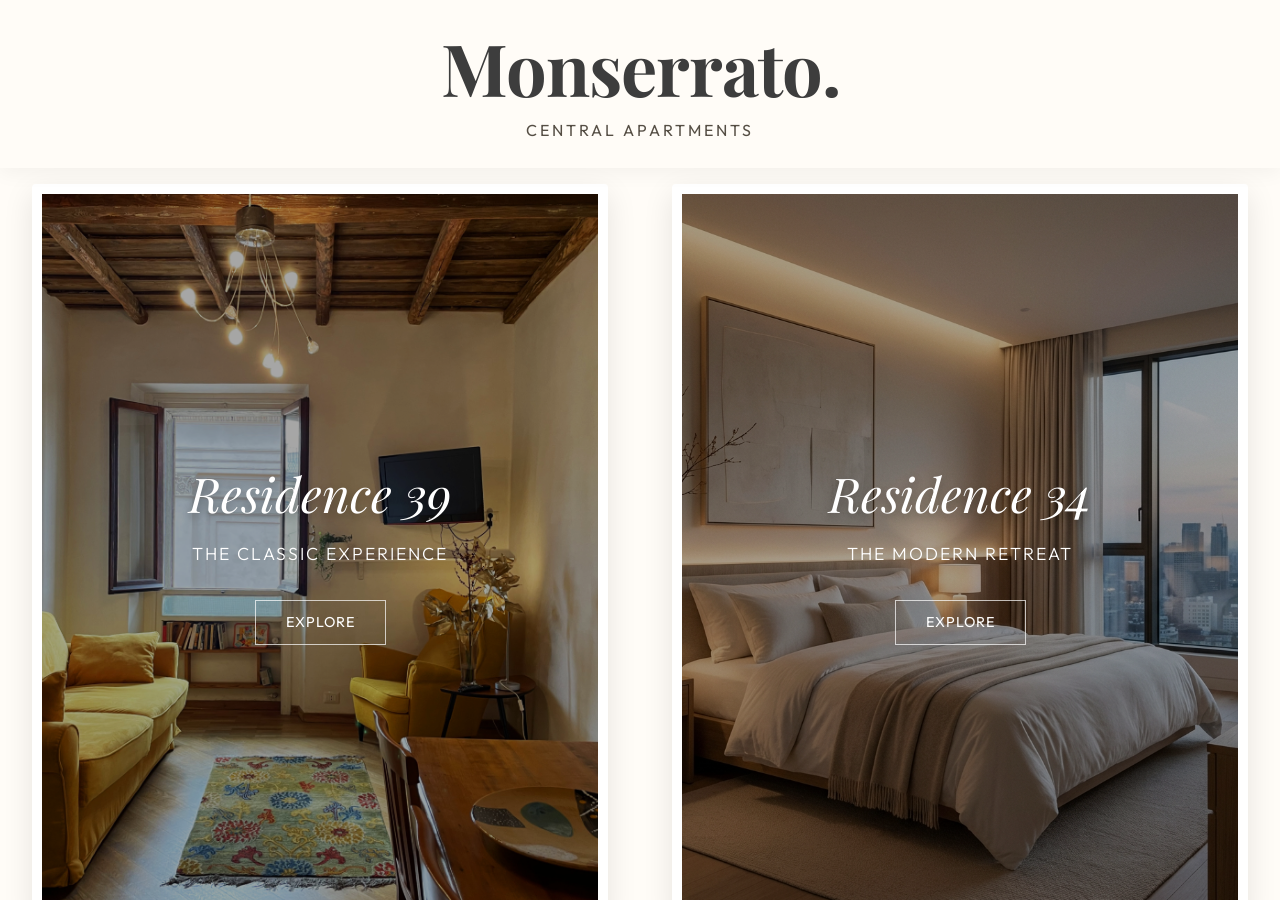
==== index.html @ 6d12d5ff "Initial commit" ====
<!DOCTYPE html>
<html lang="en">

<head>
    <meta charset="UTF-8">
    <meta name="viewport" content="width=device-width, initial-scale=1.0">
    <title>Monserrato Central Apartments | Rome Historic Center</title>
    <link rel="stylesheet" href="style.css">
    <link rel="preconnect" href="https://fonts.googleapis.com">
    <link rel="preconnect" href="https://fonts.gstatic.com" crossorigin>
    <link
        href="https://fonts.googleapis.com/css2?family=Outfit:wght@300;400;600&family=Playfair+Display:ital,wght@0,400;0,600;1,400&display=swap"
        rel="stylesheet">
</head>

<body class="landing-body">

    <div class="landing-container">
        <!-- Floating Header -->
        <header class="landing-header">
            <h1>Monserrato.</h1>
            <p>Central Apartments</p>
        </header>

        <div class="split-screen">
            <!-- Residence 39 (Left) -->
            <a href="residence39.html" class="split-pane pane-left">
                <div class="pane-bg" style="background-image: url('assets/39/39_livingroom_1.jpg');"></div>
                <div class="pane-content">
                    <h2>Residence 39</h2>
                    <p class="pane-subtitle">The Classic Experience</p>
                    <span class="btn-line">Explore</span>
                </div>
                <div class="pane-overlay"></div>
            </a>

            <!-- Residence 34 (Right) -->
            <a href="residence34.html" class="split-pane pane-right">
                <div class="pane-bg" style="background-image: url('assets/bedroom.jpg');"></div>
                <div class="pane-content">
                    <h2>Residence 34</h2>
                    <p class="pane-subtitle">The Modern Retreat</p>
                    <span class="btn-line">Explore</span>
                </div>
                <div class="pane-overlay"></div>
            </a>
        </div>
    </div>

</body>

</html>
---- style.css ----
/* CSS Variables for Easy Customization */
:root {
    --primary-color: #3D3D3D;
    /* Softer dark text */
    --accent-color: #F0A500;
    /* Warm Cozy Yellow */
    --bg-color: #FFFCF7;
    /* Warm off-white cream */
    --text-color: #554E44;
    /* Warm grey-brown text */
    --white: #FFFFFF;
    /* Black */
    --black: #000000;

    --font-heading: 'Playfair Display', serif;
    --font-body: 'Outfit', sans-serif;

    --transition: all 0.3s ease;
}

/* Global Reset */
* {
    margin: 0;
    padding: 0;
    box-sizing: border-box;
}

html {
    scroll-behavior: smooth;
}

body {
    font-family: var(--font-body);
    background-color: var(--bg-color);
    color: var(--text-color);
    line-height: 1.6;
}

h1,
h2,
h3 {
    font-family: var(--font-heading);
    color: var(--primary-color);
    font-weight: 600;
}

a {
    text-decoration: none;
    color: inherit;
    transition: var(--transition);
}

ul {
    list-style: none;
}

/* Buttons */
.btn-primary {
    background-color: var(--primary-color);
    color: var(--white);
    padding: 0.8rem 1.5rem;
    border-radius: 4px;
    font-weight: 500;
    display: inline-block;
    border: 1px solid var(--primary-color);
}

.btn-primary:hover {
    background-color: var(--accent-color);
    border-color: var(--accent-color);
}

.btn-secondary {
    background-color: transparent;
    color: var(--primary-color);
    /* Dark text for visibility */
    padding: 0.8rem 1.5rem;
    border: 2px solid var(--primary-color);
    /* Dark border */
    border-radius: 4px;
    font-weight: 500;
    display: inline-block;
}

.btn-secondary:hover {
    background-color: var(--primary-color);
    color: var(--white);
}

/* Navbar */
.navbar {
    position: fixed;
    top: 0;
    width: 100%;
    background: rgba(255, 255, 255, 0.95);
    padding: 1.2rem 5%;
    display: flex;
    justify-content: space-between;
    align-items: center;
    z-index: 1000;
    box-shadow: 0 2px 10px rgba(0, 0, 0, 0.05);
}

.logo {
    font-family: var(--font-heading);
    font-size: 1.5rem;
    font-weight: bold;
    color: var(--primary-color);
    letter-spacing: 1px;
}

.nav-links {
    display: flex;
    gap: 2rem;
    align-items: center;
}

.nav-links a:not(.btn-primary):hover {
    color: var(--accent-color);
}

.hamburger {
    display: none;
    cursor: pointer;
}

/* Hero Section */
.hero {
    height: 100vh;
    background: linear-gradient(rgba(255, 255, 255, 0.2), rgba(255, 255, 255, 0.2)), url('assets/hero_image.jpg');
    /* Lighter overlay since text is dark */
    background-size: cover;
    background-position: center;
    display: flex;
    align-items: center;
    justify-content: center;
    text-align: center;
    color: var(--primary-color);
    /* Changed from white to black/primary */
    padding: 0 1rem;
}

.hero-content h1 {
    font-size: 3.5rem;
    margin-bottom: 1rem;
    color: var(--primary-color);
    /* Changed from white to black/primary */
    font-weight: 700;
}

.hero-content p {
    font-size: 1.2rem;
    margin-bottom: 2rem;
    opacity: 1;
    font-weight: 500;
}

/* Sections */
.section {
    padding: 5rem 5%;
}

.section-header {
    text-align: center;
    margin-bottom: 3rem;
    position: relative;
    display: inline-block;
    width: 100%;
}

.section-header h2 {
    font-size: 2.5rem;
    margin-bottom: 0.5rem;
    display: inline-block;
    position: relative;
}

/* Add a bit of yellow (underline accent) */
.section-header h2::after {
    content: '';
    display: block;
    width: 60px;
    height: 3px;
    background-color: var(--accent-color);
    margin: 0.5rem auto 0;
    border-radius: 2px;
}

.container {
    max-width: 1200px;
    margin: 0 auto;
}

/* Details Grid */
.details-grid {
    display: grid;
    grid-template-columns: repeat(auto-fit, minmax(300px, 1fr));
    gap: 2rem;
}

.detail-card {
    background: var(--white);
    padding: 2rem;
    border-radius: 8px;
    box-shadow: 0 5px 20px rgba(0, 0, 0, 0.05);
    text-align: center;
    transition: var(--transition);
}

.detail-card:hover {
    transform: translateY(-5px);
}

.detail-card h3 {
    margin-bottom: 1rem;
    font-size: 1.5rem;
}

/* Gallery */
.alt-bg {
    background-color: #f0f0f0;
}

/* Filter Buttons */
.gallery-filters {
    display: flex;
    justify-content: center;
    gap: 1rem;
    margin-bottom: 2rem;
    flex-wrap: wrap;
}

.filter-btn {
    padding: 0.5rem 1.5rem;
    border: none;
    background: transparent;
    cursor: pointer;
    font-family: var(--font-body);
    font-size: 1rem;
    color: var(--text-color);
    border-bottom: 2px solid transparent;
    transition: var(--transition);
}

.filter-btn.active,
.filter-btn:hover {
    color: var(--accent-color);
    border-bottom-color: var(--accent-color);
}

.gallery-grid {
    display: grid;
    grid-template-columns: repeat(auto-fill, minmax(280px, 1fr));
    gap: 1.5rem;
}

.gallery-item {
    background-color: #ddd;
    height: 300px;
    border-radius: 8px;
    /* Softer corners */
    background-size: cover;
    background-position: center;
    transition: var(--transition);
    cursor: pointer;
    display: block;
    /* Default to show */
    animation: fadeIn 0.5s ease;
}

.gallery-item.hidden {
    display: none;
}

@keyframes fadeIn {
    from {
        opacity: 0;
        transform: translateY(10px);
    }

    to {
        opacity: 1;
        transform: translateY(0);
    }
}

.gallery-item:hover {
    filter: brightness(0.9);
    transform: scale(1.02);
}

/* Location Section */
.location-grid {
    display: grid;
    grid-template-columns: 1fr 1fr;
    gap: 3rem;
    align-items: stretch;
    /* Changed from center to stretch so image fits full height */
}

.location-info h3 {
    font-size: 1.8rem;
    margin-bottom: 1rem;
}

.location-info ul {
    margin-top: 1.5rem;
    margin-bottom: 2rem;
    /* Add space between list and map */
}

.location-info li {
    margin-bottom: 0.8rem;
    display: flex;
    align-items: center;
    gap: 0.5rem;
}

.location-map iframe {
    width: 100%;
    border-radius: 8px;
    box-shadow: 0 5px 20px rgba(0, 0, 0, 0.05);
    height: 350px;
    /* Set a specific height for the map */
}

.location-image {
    width: 100%;
    height: 100%;
    /* Fill the grid area */
    min-height: 400px;
    /* maintain at least this height */
    background-size: cover;
    background-position: center;
    border-radius: 8px;
    box-shadow: 0 5px 20px rgba(0, 0, 0, 0.05);
}

@media (max-width: 768px) {
    .location-grid {
        grid-template-columns: 1fr;
    }

    .location-image {
        min-height: 300px;
    }
}


/* Availability Calendar */
.calendar-wrapper {
    max-width: 800px;
    margin: 0 auto;
    background: var(--white);
    padding: 1rem;
    border-radius: 8px;
    box-shadow: 0 5px 20px rgba(0, 0, 0, 0.05);
}

.google-calendar-container {
    position: relative;
    padding-bottom: 75%;
    /* Aspect ratio for responsive iframe */
    height: 0;
    overflow: hidden;
}

/* Landing Page Styles (Refined Premium) */
.landing-body {
    overflow: hidden;
    height: 100vh;
    background-color: var(--bg-color);
    /* Match site theme */
}

.landing-container {
    height: 100vh;
    width: 100%;
    display: flex;
    flex-direction: column;
}

.landing-header {
    position: relative;
    top: auto;
    left: auto;
    transform: none;
    text-align: center;
    z-index: 20;
    width: 100%;
    padding: 1.5rem 0;
    background-color: var(--bg-color);
    color: var(--primary-color);
    box-shadow: 0 4px 20px rgba(0, 0, 0, 0.05);
    /* Subtle separation */
}

.landing-header h1 {
    font-size: 3.5rem;
    /* Slightly smaller than huge overlay */
    font-weight: 700;
    margin: 0;
    letter-spacing: -1px;
    font-family: var(--font-heading);
    color: var(--primary-color);
    line-height: 1.2;
}

.landing-header p {
    font-size: 1rem;
    letter-spacing: 3px;
    text-transform: uppercase;
    font-weight: 400;
    margin-top: 0.5rem;
    color: var(--text-color);
}

/* Split Layout */
.split-screen {
    display: flex;
    flex: 1;
    /* Take remaining height */
    width: 100%;
    overflow: hidden;
    padding: 0 2rem 2rem 2rem;
    /* Frame the images */
    gap: 2rem;
    /* Separate the images */
}

.split-pane {
    position: relative;
    display: flex;
    flex: 1;
    /* Both start equal */
    align-items: center;
    justify-content: center;
    flex-direction: column;
    text-decoration: none;
    height: 100%;
    transition: flex 0.6s cubic-bezier(0.25, 1, 0.5, 1);
    /* Slightly faster smooth ease */
    overflow: hidden;
    border-top: 1px solid rgba(0, 0, 0, 0.05);
    /* subtle separator */
}

/* Background Image */
.pane-bg {
    position: absolute;
    top: 0;
    left: 0;
    width: 100%;
    height: 100%;
    background-size: cover;
    background-position: center;
    transition: transform 1s cubic-bezier(0.25, 1, 0.5, 1);
    z-index: 1;
}

/* Overlay */
.pane-overlay {
    position: absolute;
    top: 0;
    left: 0;
    width: 100%;
    height: 100%;
    background: rgba(0, 0, 0, 0.35);
    /* Standard overlay */
    transition: background 0.5s ease;
    z-index: 2;
}

/* Content */
.pane-content {
    position: relative;
    z-index: 3;
    text-align: center;
    color: var(--white);
    transform: translateY(0);
    /* Always centered */
    opacity: 1;
    /* Always visible */
    transition: all 0.5s ease;
}

.pane-content h2 {
    font-size: 3rem;
    font-weight: 400;
    margin-bottom: 0.5rem;
    font-style: italic;
    color: var(--white);
    text-shadow: 0 4px 10px rgba(0, 0, 0, 0.3);
}

.pane-subtitle {
    font-size: 1.1rem;
    text-transform: uppercase;
    letter-spacing: 2px;
    margin-bottom: 2rem;
    font-weight: 300;
}

.btn-line {
    display: inline-block;
    padding: 10px 30px;
    border: 1px solid rgba(255, 255, 255, 0.7);
    color: var(--white);
    text-transform: uppercase;
    letter-spacing: 1px;
    font-size: 0.9rem;
    transition: all 0.3s ease;
    background: transparent;
}

/* Hover Interaction: Toned Down */

/* 1. Expand hovered pane - Less impactful (1.3 vs 2) */
.split-pane:hover {
    flex: 1.3;
}

/* 2. Zoom background on hover */
.split-pane:hover .pane-bg {
    transform: scale(1.05);
}

/* 3. Darken overlay slightly less on hover (brighter) */
.split-pane:hover .pane-overlay {
    background: rgba(0, 0, 0, 0.2);
}

.split-pane:hover .btn-line {
    background: var(--white);
    color: var(--primary-color);
    border-color: var(--white);
}

/* 5. Dim the sibling (non-hovered) pane */
.split-screen:hover .split-pane:not(:hover) .pane-overlay {
    background: rgba(0, 0, 0, 0.5);
    /* Slightly Darker */
}

@media (max-width: 768px) {
    .split-screen {
        flex-direction: column;
    }

    .landing-header {
        padding: 1rem 0;
    }

    .landing-header h1 {
        font-size: 2.5rem;
    }

    /* Reset Flex for mobile */
    .split-pane,
    .split-pane:hover {
        flex: 1;
        width: 100%;
        border-top: 1px solid rgba(255, 255, 255, 0.1);
    }

    .pane-content h2 {
        font-size: 2.5rem;
    }
}


/* --- NEW COZY & STRUCTURED DETAILS STYLES --- */

/* 1. Room Counts Grid */
.rooms-grid {
    display: grid;
    grid-template-columns: repeat(auto-fit, minmax(150px, 1fr));
    gap: 1.5rem;
    margin-bottom: 2rem;
}

.room-box {
    background: var(--white);
    padding: 1.5rem;
    border-radius: 12px;
    text-align: center;
    box-shadow: 0 4px 15px rgba(0, 0, 0, 0.03);
    /* Soft shadow */
    border: 1px solid rgba(0, 0, 0, 0.03);
    transition: var(--transition);
    display: flex;
    flex-direction: column;
    align-items: center;
    gap: 0.5rem;
}

.room-box:hover {
    transform: translateY(-3px);
    box-shadow: 0 8px 25px rgba(0, 0, 0, 0.06);
}

.room-icon {
    width: 40px;
    height: 40px;
    opacity: 0.8;
}

.room-count {
    font-weight: 500;
    color: var(--text-color);
    font-size: 1.1rem;
}

/* 2. Description Box */
.description-box {
    background: var(--white);
    padding: 2.5rem;
    border-radius: 12px;
    margin-bottom: 2rem;
    box-shadow: 0 4px 15px rgba(0, 0, 0, 0.03);
    text-align: center;
}

.description-box h3 {
    margin-bottom: 1rem;
    color: var(--primary-color);
}

.description-box p {
    font-size: 1.1rem;
    max-width: 800px;
    margin: 0 auto 1.5rem auto;
    /* Added bottom margin */
    text-align: justify;
    color: #666;
    /* Softer text */
}

.description-box p:last-child {
    margin-bottom: 0;
}

/* 3. Amenities Box */
.amenities-box {
    background: var(--white);
    padding: 2.5rem;
    border-radius: 12px;
    box-shadow: 0 4px 15px rgba(0, 0, 0, 0.03);
    text-align: center;
}

.amenities-box h3 {
    margin-bottom: 2rem;
}

/* Highlights (Icons) */
.amenities-highlights {
    display: grid;
    grid-template-columns: repeat(auto-fit, minmax(140px, 1fr));
    gap: 1.5rem;
    margin-bottom: 2.5rem;
}

.amenity-item {
    display: flex;
    flex-direction: column;
    align-items: center;
    gap: 0.8rem;
    font-size: 1rem;
    color: var(--primary-color);
    font-weight: 500;
}

.amenity-item img {
    width: 32px;
    height: 32px;
    padding: 5px;
    background: var(--bg-color);
    border-radius: 50%;
    box-shadow: 0 2px 5px rgba(0, 0, 0, 0.05);
}

.amenities-divider {
    border: 0;
    height: 1px;
    background: #eee;
    margin: 2rem 0;
    width: 60%;
    margin-left: auto;
    margin-right: auto;
}

/* Detailed Lists */
.amenities-details-grid {
    display: grid;
    grid-template-columns: repeat(auto-fit, minmax(250px, 1fr));
    gap: 2rem;
    text-align: left;
}

.amenities-category h4 {
    color: var(--accent-color);
    font-size: 1.1rem;
    margin-bottom: 1rem;
    text-transform: uppercase;
    letter-spacing: 1px;
    text-align: center;
}

.amenities-category ul {
    list-style: none;
    text-align: center;
}

.amenities-category li {
    margin-bottom: 0.5rem;
    color: #666;
    font-size: 0.95rem;
}

/* Landing Page "Cozy" Tweaks */
.split-pane {
    border: 10px solid var(--white);
    /* White frame for photo look */
    margin: 1rem;
    /* Spacing */
    border-radius: 4px;
    box-shadow: 0 10px 30px rgba(0, 0, 0, 0.1);
}

.split-screen {
    background-color: var(--bg-color);
    /* Cream background behind frames */
    padding: 0 1rem;
}

.pane-bg::after {
    background: rgba(60, 40, 0, 0.3);
    /* Warmer brown/sepia overlay instead of black */
}

.landing-header h1 {
    font-family: var(--font-heading);
    font-size: 4.5rem;
    /* Increased size */
    font-weight: 700;
    /* Bolder */
}

/* Contact */
.contact-wrapper {
    display: flex;
    flex-wrap: wrap;
    gap: 4rem;
    justify-content: center;
}

.contact-info,
.contact-form {
    flex: 1;
    min-width: 300px;
}

.contact-list li {
    margin-bottom: 1rem;
    font-size: 1.1rem;
}

.contact-form {
    display: flex;
    flex-direction: column;
    gap: 1rem;
}

.contact-form input,
.contact-form textarea {
    padding: 1rem;
    border: 1px solid #ddd;
    border-radius: 4px;
    font-family: inherit;
    font-size: 1rem;
}

.contact-form input:focus,
.contact-form textarea:focus {
    outline: none;
    border-color: var(--primary-color);
}

/* Footer */
footer {
    background: var(--primary-color);
    color: var(--white);
    text-align: center;
    padding: 2rem;
    margin-top: auto;
}

/* Responsive */
@media (max-width: 768px) {
    .nav-links {
        display: none;
        /* Add JS toggle later */
    }

    .hamburger {
        display: block;
    }

    .hero-content h1 {
        font-size: 2.5rem;
    }

    .contact-wrapper {
        flex-direction: column;
        gap: 2rem;
    }
}

/* Lightbox Styles */
.lightbox {
    display: none;
    /* Hidden by default */
    position: fixed;
    z-index: 2000;
    padding-top: 60px;
    left: 0;
    top: 0;
    width: 100%;
    height: 100%;
    overflow: hidden;
    background-color: rgba(0, 0, 0, 0.9);
    align-items: center;
    justify-content: center;
}

.lightbox-content {
    margin: auto;
    display: block;
    max-width: 90%;
    max-height: 90vh;
    animation: zoom 0.3s;
    border-radius: 4px;
    box-shadow: 0 0 20px rgba(0, 0, 0, 0.5);
}

@keyframes zoom {
    from {
        transform: scale(0.8);
        opacity: 0
    }

    to {
        transform: scale(1);
        opacity: 1
    }
}

.close-lightbox {
    position: absolute;
    top: 20px;
    right: 35px;
    color: #f1f1f1;
    font-size: 40px;
    font-weight: bold;
    transition: 0.3s;
    cursor: pointer;
    z-index: 2001;
}

.close-lightbox:hover,
.close-lightbox:focus {
    color: var(--accent-color);
    text-decoration: none;
    cursor: pointer;
}

/* Next & previous buttons */
.prev,
.next {
    cursor: pointer;
    position: absolute;
    top: 50%;
    width: auto;
    padding: 16px;
    margin-top: -50px;
    color: white;
    font-weight: bold;
    font-size: 20px;
    transition: 0.6s ease;
    border-radius: 0 3px 3px 0;
    user-select: none;
    -webkit-user-select: none;
    background-color: rgba(0, 0, 0, 0.3);
}

.next {
    right: 0;
    border-radius: 3px 0 0 3px;
}

.prev {
    left: 0;
    border-radius: 0 3px 3px 0;
}

.prev:hover,
.next:hover {
    background-color: rgba(0, 0, 0, 0.8);
    color: var(--accent-color);
}

/* Hide load more button if no more items */
#loadMoreBtn.hidden {
    display: none;
}
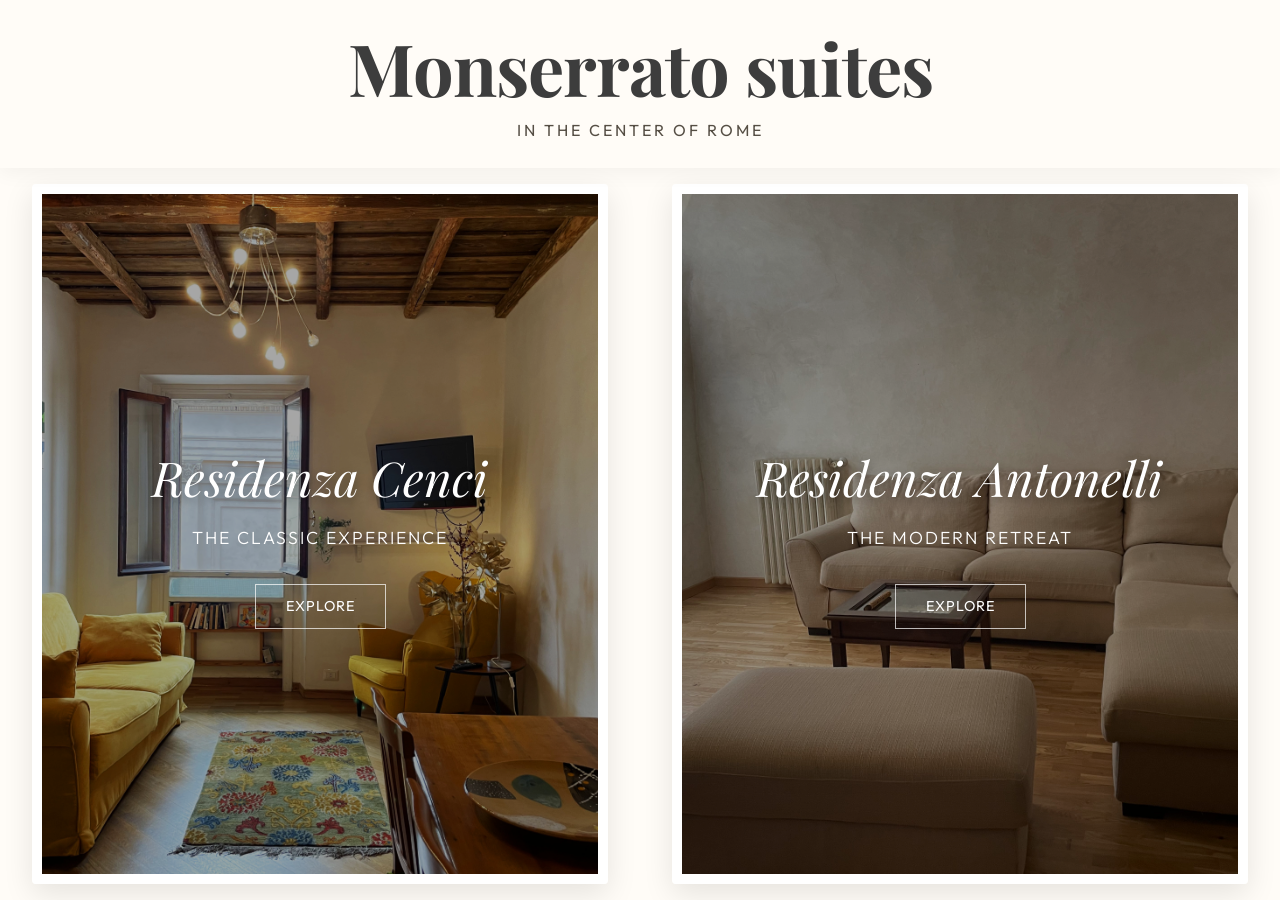
==== commit 0bc8114c: "Update residence details: 34 to Antonelli, 39 to Cenci, update gallery and calendar" ====
--- a/index.html
+++ b/index.html
@@ -4,7 +4,7 @@
 <head>
     <meta charset="UTF-8">
     <meta name="viewport" content="width=device-width, initial-scale=1.0">
-    <title>Monserrato Central Apartments | Rome Historic Center</title>
+    <title>Monserrato suites</title>
     <link rel="stylesheet" href="style.css">
     <link rel="preconnect" href="https://fonts.googleapis.com">
     <link rel="preconnect" href="https://fonts.gstatic.com" crossorigin>
@@ -18,8 +18,8 @@
     <div class="landing-container">
         <!-- Floating Header -->
         <header class="landing-header">
-            <h1>Monserrato.</h1>
-            <p>Central Apartments</p>
+            <h1>Monserrato suites</h1>
+            <p>In the center of Rome</p>
         </header>
 
         <div class="split-screen">
@@ -27,7 +27,7 @@
             <a href="residence39.html" class="split-pane pane-left">
                 <div class="pane-bg" style="background-image: url('assets/39/39_livingroom_1.jpg');"></div>
                 <div class="pane-content">
-                    <h2>Residence 39</h2>
+                    <h2>Residenza Cenci</h2>
                     <p class="pane-subtitle">The Classic Experience</p>
                     <span class="btn-line">Explore</span>
                 </div>
@@ -36,9 +36,9 @@
 
             <!-- Residence 34 (Right) -->
             <a href="residence34.html" class="split-pane pane-right">
-                <div class="pane-bg" style="background-image: url('assets/bedroom.jpg');"></div>
+                <div class="pane-bg" style="background-image: url('assets/34/34_livingroom_1.jpg');"></div>
                 <div class="pane-content">
-                    <h2>Residence 34</h2>
+                    <h2>Residenza Antonelli</h2>
                     <p class="pane-subtitle">The Modern Retreat</p>
                     <span class="btn-line">Explore</span>
                 </div>
--- a/style.css
+++ b/style.css
@@ -365,6 +365,14 @@
     overflow: hidden;
 }
 
+.google-calendar-container iframe {
+    position: absolute;
+    top: 0;
+    left: 0;
+    width: 100%;
+    height: 100%;
+}
+
 /* Landing Page Styles (Refined Premium) */
 .landing-body {
     overflow: hidden;
@@ -437,7 +445,7 @@
     justify-content: center;
     flex-direction: column;
     text-decoration: none;
-    height: 100%;
+    /* height removed to respect margins */
     transition: flex 0.6s cubic-bezier(0.25, 1, 0.5, 1);
     /* Slightly faster smooth ease */
     overflow: hidden;
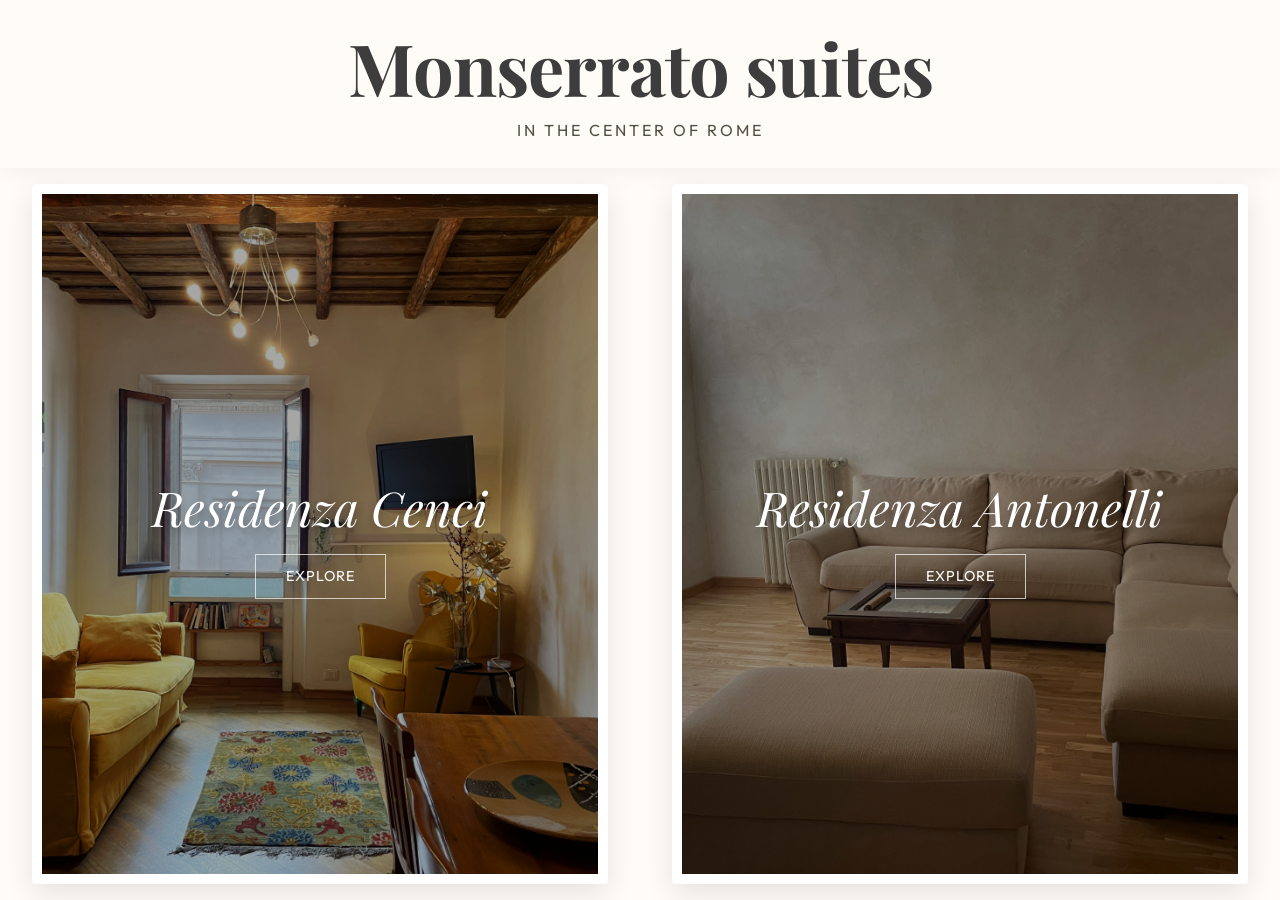
==== commit 354ba3f7: "Remove subtitle phrases from index" ====
--- a/index.html
+++ b/index.html
@@ -28,7 +28,6 @@
                 <div class="pane-bg" style="background-image: url('assets/39/39_livingroom_1.jpg');"></div>
                 <div class="pane-content">
                     <h2>Residenza Cenci</h2>
-                    <p class="pane-subtitle">The Classic Experience</p>
                     <span class="btn-line">Explore</span>
                 </div>
                 <div class="pane-overlay"></div>
@@ -39,7 +38,6 @@
                 <div class="pane-bg" style="background-image: url('assets/34/34_livingroom_1.jpg');"></div>
                 <div class="pane-content">
                     <h2>Residenza Antonelli</h2>
-                    <p class="pane-subtitle">The Modern Retreat</p>
                     <span class="btn-line">Explore</span>
                 </div>
                 <div class="pane-overlay"></div>
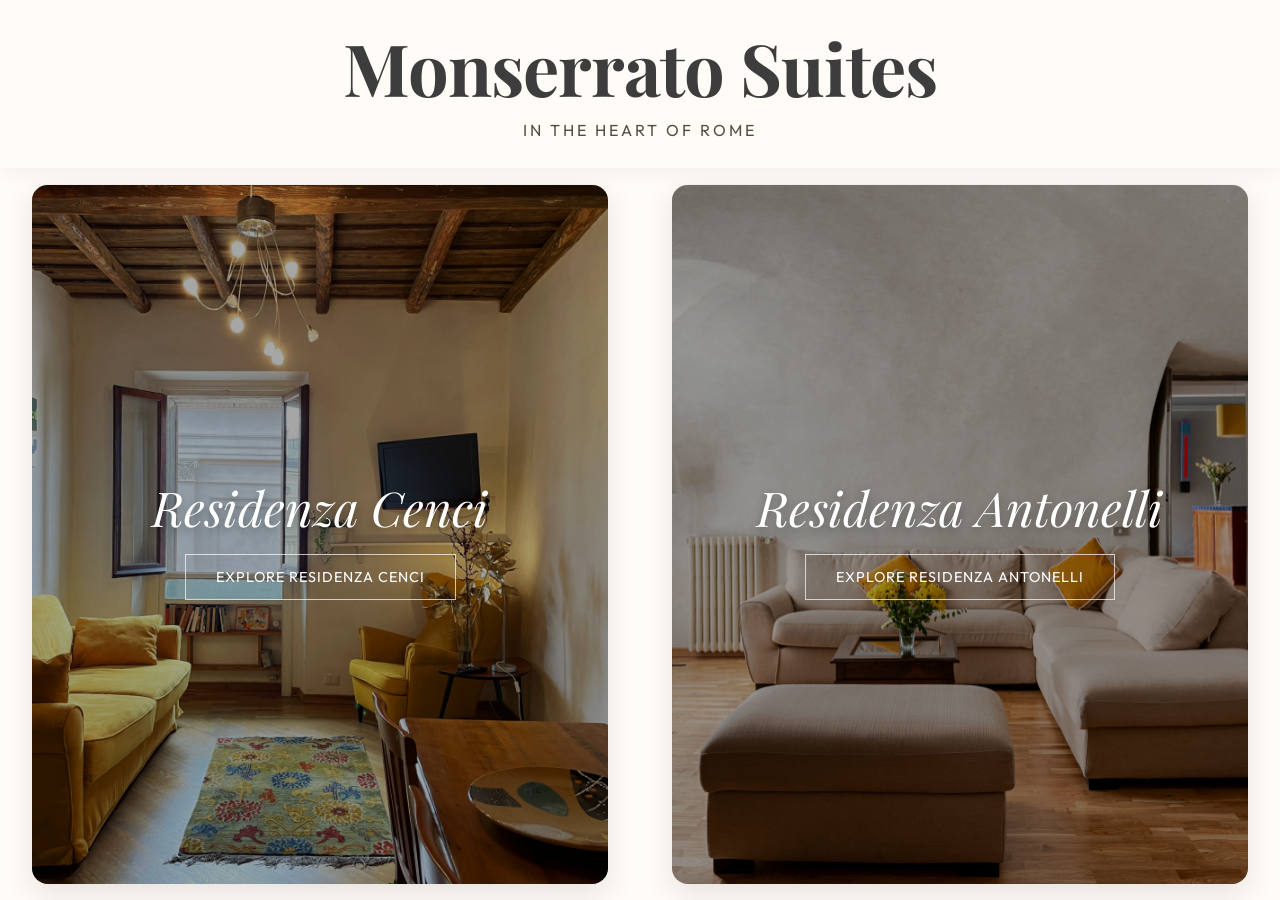
==== commit b5fb84ec: "Overhaul SEO, mobile UX, photos and Formspree integration - SEO: unique title/meta-description, Open" ====
--- a/index.html
+++ b/index.html
@@ -4,47 +4,122 @@
 <head>
     <meta charset="UTF-8">
     <meta name="viewport" content="width=device-width, initial-scale=1.0">
-    <title>Monserrato suites</title>
+    <meta name="theme-color" content="#FFFCF7">
+
+    <!-- Primary SEO -->
+    <title>Monserrato Suites | Vacation Apartments in Rome Historic Center</title>
+    <meta name="description"
+        content="Two charming vacation apartments on Via di Monserrato, in the heart of Rome. Steps from Campo de' Fiori, Piazza Navona and the Pantheon. Book your Roman stay.">
+    <meta name="keywords"
+        content="vacation apartment Rome, Via di Monserrato, Centro Storico Roma, holiday rental Rome, Campo de' Fiori apartment, Rome historic center accommodation, Monserrato suites">
+    <meta name="author" content="Monserrato Suites">
+    <meta name="robots" content="index, follow">
+
+    <!-- Geo tags -->
+    <meta name="geo.region" content="IT-RM">
+    <meta name="geo.placename" content="Rome, Centro Storico, Via di Monserrato">
+    <meta name="geo.position" content="41.895493;12.469094">
+    <meta name="ICBM" content="41.895493, 12.469094">
+
+    <!-- Open Graph -->
+    <meta property="og:type" content="website">
+    <meta property="og:title" content="Monserrato Suites | Vacation Apartments in Rome Historic Center">
+    <meta property="og:description"
+        content="Two charming vacation apartments on Via di Monserrato, in the heart of Rome. Steps from Campo de' Fiori, Piazza Navona and the Pantheon.">
+    <meta property="og:url" content="https://www.monserratosuites.com/">
+    <meta property="og:image" content="assets/hero_image.jpg">
+    <meta property="og:locale" content="en_US">
+    <meta property="og:site_name" content="Monserrato Suites">
+
+    <!-- Twitter Card -->
+    <meta name="twitter:card" content="summary_large_image">
+    <meta name="twitter:title" content="Monserrato Suites | Vacation Apartments in Rome Historic Center">
+    <meta name="twitter:description"
+        content="Two charming vacation apartments on Via di Monserrato, in the heart of Rome.">
+    <meta name="twitter:image" content="assets/hero_image.jpg">
+
+    <link rel="canonical" href="https://www.monserratosuites.com/">
+
+    <!-- Stylesheet & fonts -->
     <link rel="stylesheet" href="style.css">
     <link rel="preconnect" href="https://fonts.googleapis.com">
     <link rel="preconnect" href="https://fonts.gstatic.com" crossorigin>
     <link
         href="https://fonts.googleapis.com/css2?family=Outfit:wght@300;400;600&family=Playfair+Display:ital,wght@0,400;0,600;1,400&display=swap"
         rel="stylesheet">
+
+    <!-- Schema.org structured data -->
+    <script type="application/ld+json">
+    {
+      "@context": "https://schema.org",
+      "@type": "LodgingBusiness",
+      "name": "Monserrato Suites",
+      "description": "Two charming vacation apartments on Via di Monserrato in the historic center of Rome, near Campo de' Fiori and Piazza Navona.",
+      "url": "https://www.monserratosuites.com/",
+      "image": "assets/hero_image.jpg",
+      "telephone": "+39-3934659160",
+      "email": "monserratoapartments@gmail.com",
+      "address": {
+        "@type": "PostalAddress",
+        "streetAddress": "Via di Monserrato",
+        "addressLocality": "Rome",
+        "addressRegion": "RM",
+        "postalCode": "00186",
+        "addressCountry": "IT"
+      },
+      "geo": {
+        "@type": "GeoCoordinates",
+        "latitude": 41.895493,
+        "longitude": 12.469094
+      }
+    }
+    </script>
 </head>
 
 <body class="landing-body">
 
+    <a class="skip-link" href="#main-content">Skip to main content</a>
+
     <div class="landing-container">
-        <!-- Floating Header -->
-        <header class="landing-header">
-            <h1>Monserrato suites</h1>
-            <p>In the center of Rome</p>
+        <!-- Header -->
+        <header class="landing-header" role="banner">
+            <h1>Monserrato Suites</h1>
+            <p>In the heart of Rome</p>
         </header>
 
-        <div class="split-screen">
+        <!-- Main content: choose a residence -->
+        <main id="main-content" class="split-screen" role="main" aria-label="Choose a residence">
+
             <!-- Residence 39 (Left) -->
-            <a href="residence39.html" class="split-pane pane-left">
-                <div class="pane-bg" style="background-image: url('assets/39/39_livingroom_1.jpg');"></div>
+            <a href="residence39.html"
+                class="split-pane pane-left"
+                aria-label="Discover Residenza Cenci, Via di Monserrato 39, Rome">
+                <div class="pane-bg" style="background-image: url('assets/39/39_livingroom_1.jpg');"
+                    role="img" aria-label="Living room of Residenza Cenci, vacation apartment in Rome historic center"></div>
                 <div class="pane-content">
                     <h2>Residenza Cenci</h2>
-                    <span class="btn-line">Explore</span>
+                    <span class="btn-line">Explore Residenza Cenci</span>
                 </div>
                 <div class="pane-overlay"></div>
             </a>
 
             <!-- Residence 34 (Right) -->
-            <a href="residence34.html" class="split-pane pane-right">
-                <div class="pane-bg" style="background-image: url('assets/34/34_livingroom_1.jpg');"></div>
+            <a href="residence34.html"
+                class="split-pane pane-right"
+                aria-label="Discover Residenza Antonelli, Via di Monserrato 34, Rome">
+                <div class="pane-bg" style="background-image: url('assets/34/34_livingroom_1.jpg');"
+                    role="img" aria-label="Living room of Residenza Antonelli, vacation apartment in Rome historic center"></div>
                 <div class="pane-content">
                     <h2>Residenza Antonelli</h2>
-                    <span class="btn-line">Explore</span>
+                    <span class="btn-line">Explore Residenza Antonelli</span>
                 </div>
                 <div class="pane-overlay"></div>
             </a>
-        </div>
+
+        </main>
     </div>
 
+    <script src="script.js" defer></script>
 </body>
 
-</html>+</html>
--- a/style.css
+++ b/style.css
@@ -9,7 +9,6 @@
     --text-color: #554E44;
     /* Warm grey-brown text */
     --white: #FFFFFF;
-    /* Black */
     --black: #000000;
 
     --font-heading: 'Playfair Display', serif;
@@ -27,6 +26,8 @@
 
 html {
     scroll-behavior: smooth;
+    /* Base font-size for rem calculations */
+    font-size: 16px;
 }
 
 body {
@@ -34,6 +35,11 @@
     background-color: var(--bg-color);
     color: var(--text-color);
     line-height: 1.6;
+    font-size: 1rem;
+    /* 16px - readable on mobile */
+    -webkit-text-size-adjust: 100%;
+    overflow-x: hidden;
+    /* Prevent horizontal scroll on mobile */
 }
 
 h1,
@@ -54,15 +60,27 @@
     list-style: none;
 }
 
+/* Responsive image baseline */
+img {
+    max-width: 100%;
+    height: auto;
+    display: block;
+}
+
 /* Buttons */
 .btn-primary {
     background-color: var(--primary-color);
     color: var(--white);
-    padding: 0.8rem 1.5rem;
+    padding: 0.9rem 1.6rem;
     border-radius: 4px;
     font-weight: 500;
     display: inline-block;
     border: 1px solid var(--primary-color);
+    min-height: 44px;
+    /* Touch target */
+    line-height: 1.4;
+    font-size: 1rem;
+    cursor: pointer;
 }
 
 .btn-primary:hover {
@@ -73,13 +91,16 @@
 .btn-secondary {
     background-color: transparent;
     color: var(--primary-color);
-    /* Dark text for visibility */
-    padding: 0.8rem 1.5rem;
+    padding: 0.9rem 1.6rem;
     border: 2px solid var(--primary-color);
-    /* Dark border */
     border-radius: 4px;
     font-weight: 500;
     display: inline-block;
+    min-height: 44px;
+    /* Touch target */
+    line-height: 1.4;
+    font-size: 1rem;
+    cursor: pointer;
 }
 
 .btn-secondary:hover {
@@ -115,37 +136,93 @@
     align-items: center;
 }
 
+.nav-links a {
+    display: inline-block;
+    padding: 0.5rem 0;
+    min-height: 44px;
+    line-height: 1.6;
+    display: inline-flex;
+    align-items: center;
+}
+
 .nav-links a:not(.btn-primary):hover {
     color: var(--accent-color);
 }
 
+/* Hamburger Menu */
 .hamburger {
     display: none;
     cursor: pointer;
+    flex-direction: column;
+    justify-content: center;
+    align-items: center;
+    width: 44px;
+    height: 44px;
+    gap: 5px;
+    background: transparent;
+    border: 0;
+    padding: 0;
+}
+
+.hamburger span {
+    display: block;
+    width: 26px;
+    height: 3px;
+    background: var(--primary-color);
+    border-radius: 2px;
+    transition: var(--transition);
+}
+
+.hamburger.active span:nth-child(1) {
+    transform: translateY(8px) rotate(45deg);
+}
+
+.hamburger.active span:nth-child(2) {
+    opacity: 0;
+}
+
+.hamburger.active span:nth-child(3) {
+    transform: translateY(-8px) rotate(-45deg);
 }
 
 /* Hero Section */
 .hero {
-    height: 100vh;
-    background: linear-gradient(rgba(255, 255, 255, 0.2), rgba(255, 255, 255, 0.2)), url('assets/hero_image.jpg');
-    /* Lighter overlay since text is dark */
+    position: relative;
+    min-height: 100vh;
+    background-image: url('assets/hero_image.jpg');
     background-size: cover;
     background-position: center;
     display: flex;
     align-items: center;
     justify-content: center;
     text-align: center;
-    color: var(--primary-color);
-    /* Changed from white to black/primary */
-    padding: 0 1rem;
+    color: var(--white);
+    padding: 5rem 1rem 3rem;
+    overflow: hidden;
+}
+
+/* Dark overlay for readable hero text — works even when inline background-image overrides .hero */
+.hero::before {
+    content: '';
+    position: absolute;
+    inset: 0;
+    background: linear-gradient(rgba(0, 0, 0, 0.35), rgba(0, 0, 0, 0.55));
+    z-index: 1;
+    pointer-events: none;
+}
+
+.hero-content {
+    position: relative;
+    z-index: 2;
+    max-width: 900px;
 }
 
 .hero-content h1 {
     font-size: 3.5rem;
     margin-bottom: 1rem;
-    color: var(--primary-color);
-    /* Changed from white to black/primary */
+    color: var(--white);
     font-weight: 700;
+    text-shadow: 0 2px 12px rgba(0, 0, 0, 0.45);
 }
 
 .hero-content p {
@@ -153,6 +230,23 @@
     margin-bottom: 2rem;
     opacity: 1;
     font-weight: 500;
+    color: var(--white);
+    text-shadow: 0 1px 6px rgba(0, 0, 0, 0.5);
+}
+
+/* Hero CTA: light button so it stands out on the photo */
+.hero .btn-secondary {
+    color: var(--white);
+    border-color: var(--white);
+    background: rgba(255, 255, 255, 0.08);
+    backdrop-filter: blur(2px);
+    -webkit-backdrop-filter: blur(2px);
+}
+
+.hero .btn-secondary:hover {
+    background-color: var(--white);
+    color: var(--primary-color);
+    border-color: var(--white);
 }
 
 /* Sections */
@@ -175,7 +269,6 @@
     position: relative;
 }
 
-/* Add a bit of yellow (underline accent) */
 .section-header h2::after {
     content: '';
     display: block;
@@ -189,12 +282,13 @@
 .container {
     max-width: 1200px;
     margin: 0 auto;
+    width: 100%;
 }
 
 /* Details Grid */
 .details-grid {
     display: grid;
-    grid-template-columns: repeat(auto-fit, minmax(300px, 1fr));
+    grid-template-columns: repeat(auto-fit, minmax(280px, 1fr));
     gap: 2rem;
 }
 
@@ -225,13 +319,13 @@
 .gallery-filters {
     display: flex;
     justify-content: center;
-    gap: 1rem;
+    gap: 0.5rem 1rem;
     margin-bottom: 2rem;
     flex-wrap: wrap;
 }
 
 .filter-btn {
-    padding: 0.5rem 1.5rem;
+    padding: 0.75rem 1.25rem;
     border: none;
     background: transparent;
     cursor: pointer;
@@ -240,6 +334,8 @@
     color: var(--text-color);
     border-bottom: 2px solid transparent;
     transition: var(--transition);
+    min-height: 44px;
+    /* Touch target */
 }
 
 .filter-btn.active,
@@ -250,22 +346,32 @@
 
 .gallery-grid {
     display: grid;
-    grid-template-columns: repeat(auto-fill, minmax(280px, 1fr));
+    grid-template-columns: repeat(auto-fill, minmax(260px, 1fr));
     gap: 1.5rem;
 }
 
 .gallery-item {
+    position: relative;
     background-color: #ddd;
     height: 300px;
     border-radius: 8px;
-    /* Softer corners */
-    background-size: cover;
-    background-position: center;
+    overflow: hidden;
     transition: var(--transition);
     cursor: pointer;
     display: block;
-    /* Default to show */
     animation: fadeIn 0.5s ease;
+    /* Legacy background-image fallback for any unconverted items */
+    background-size: cover;
+    background-position: center;
+}
+
+.gallery-item img {
+    width: 100%;
+    height: 100%;
+    object-fit: cover;
+    object-position: center;
+    display: block;
+    transition: filter var(--transition), transform var(--transition);
 }
 
 .gallery-item.hidden {
@@ -284,9 +390,13 @@
     }
 }
 
+.gallery-item:hover img {
+    filter: brightness(0.9);
+    transform: scale(1.04);
+}
+
 .gallery-item:hover {
-    filter: brightness(0.9);
-    transform: scale(1.02);
+    filter: brightness(0.95);
 }
 
 /* Location Section */
@@ -295,7 +405,6 @@
     grid-template-columns: 1fr 1fr;
     gap: 3rem;
     align-items: stretch;
-    /* Changed from center to stretch so image fits full height */
 }
 
 .location-info h3 {
@@ -306,7 +415,6 @@
 .location-info ul {
     margin-top: 1.5rem;
     margin-bottom: 2rem;
-    /* Add space between list and map */
 }
 
 .location-info li {
@@ -314,6 +422,7 @@
     display: flex;
     align-items: center;
     gap: 0.5rem;
+    font-size: 1rem;
 }
 
 .location-map iframe {
@@ -321,15 +430,13 @@
     border-radius: 8px;
     box-shadow: 0 5px 20px rgba(0, 0, 0, 0.05);
     height: 350px;
-    /* Set a specific height for the map */
+    max-width: 100%;
 }
 
 .location-image {
     width: 100%;
     height: 100%;
-    /* Fill the grid area */
     min-height: 400px;
-    /* maintain at least this height */
     background-size: cover;
     background-position: center;
     border-radius: 8px;
@@ -339,10 +446,11 @@
 @media (max-width: 768px) {
     .location-grid {
         grid-template-columns: 1fr;
+        gap: 2rem;
     }
 
     .location-image {
-        min-height: 300px;
+        min-height: 280px;
     }
 }
 
@@ -360,7 +468,6 @@
 .google-calendar-container {
     position: relative;
     padding-bottom: 75%;
-    /* Aspect ratio for responsive iframe */
     height: 0;
     overflow: hidden;
 }
@@ -371,14 +478,15 @@
     left: 0;
     width: 100%;
     height: 100%;
-}
-
-/* Landing Page Styles (Refined Premium) */
+    border: 0;
+    max-width: 100%;
+}
+
+/* Landing Page Styles */
 .landing-body {
     overflow: hidden;
     height: 100vh;
     background-color: var(--bg-color);
-    /* Match site theme */
 }
 
 .landing-container {
@@ -390,22 +498,17 @@
 
 .landing-header {
     position: relative;
-    top: auto;
-    left: auto;
-    transform: none;
     text-align: center;
     z-index: 20;
     width: 100%;
-    padding: 1.5rem 0;
+    padding: 1.5rem 1rem;
     background-color: var(--bg-color);
     color: var(--primary-color);
     box-shadow: 0 4px 20px rgba(0, 0, 0, 0.05);
-    /* Subtle separation */
 }
 
 .landing-header h1 {
     font-size: 3.5rem;
-    /* Slightly smaller than huge overlay */
     font-weight: 700;
     margin: 0;
     letter-spacing: -1px;
@@ -427,30 +530,23 @@
 .split-screen {
     display: flex;
     flex: 1;
-    /* Take remaining height */
     width: 100%;
     overflow: hidden;
     padding: 0 2rem 2rem 2rem;
-    /* Frame the images */
     gap: 2rem;
-    /* Separate the images */
 }
 
 .split-pane {
     position: relative;
     display: flex;
     flex: 1;
-    /* Both start equal */
     align-items: center;
     justify-content: center;
     flex-direction: column;
     text-decoration: none;
-    /* height removed to respect margins */
     transition: flex 0.6s cubic-bezier(0.25, 1, 0.5, 1);
-    /* Slightly faster smooth ease */
     overflow: hidden;
     border-top: 1px solid rgba(0, 0, 0, 0.05);
-    /* subtle separator */
 }
 
 /* Background Image */
@@ -466,7 +562,6 @@
     z-index: 1;
 }
 
-/* Overlay */
 .pane-overlay {
     position: absolute;
     top: 0;
@@ -474,22 +569,19 @@
     width: 100%;
     height: 100%;
     background: rgba(0, 0, 0, 0.35);
-    /* Standard overlay */
     transition: background 0.5s ease;
     z-index: 2;
 }
 
-/* Content */
 .pane-content {
     position: relative;
     z-index: 3;
     text-align: center;
     color: var(--white);
     transform: translateY(0);
-    /* Always centered */
     opacity: 1;
-    /* Always visible */
     transition: all 0.5s ease;
+    padding: 1rem;
 }
 
 .pane-content h2 {
@@ -511,7 +603,7 @@
 
 .btn-line {
     display: inline-block;
-    padding: 10px 30px;
+    padding: 12px 30px;
     border: 1px solid rgba(255, 255, 255, 0.7);
     color: var(--white);
     text-transform: uppercase;
@@ -519,21 +611,19 @@
     font-size: 0.9rem;
     transition: all 0.3s ease;
     background: transparent;
-}
-
-/* Hover Interaction: Toned Down */
-
-/* 1. Expand hovered pane - Less impactful (1.3 vs 2) */
+    min-height: 44px;
+    line-height: 1.4;
+}
+
+/* Hover Interaction */
 .split-pane:hover {
     flex: 1.3;
 }
 
-/* 2. Zoom background on hover */
 .split-pane:hover .pane-bg {
     transform: scale(1.05);
 }
 
-/* 3. Darken overlay slightly less on hover (brighter) */
 .split-pane:hover .pane-overlay {
     background: rgba(0, 0, 0, 0.2);
 }
@@ -544,19 +634,29 @@
     border-color: var(--white);
 }
 
-/* 5. Dim the sibling (non-hovered) pane */
 .split-screen:hover .split-pane:not(:hover) .pane-overlay {
     background: rgba(0, 0, 0, 0.5);
-    /* Slightly Darker */
 }
 
 @media (max-width: 768px) {
+    .landing-body {
+        overflow: auto;
+        height: auto;
+    }
+
+    .landing-container {
+        height: auto;
+        min-height: 100vh;
+    }
+
     .split-screen {
         flex-direction: column;
+        padding: 0 1rem 1rem 1rem;
+        gap: 1rem;
     }
 
     .landing-header {
-        padding: 1rem 0;
+        padding: 1.2rem 1rem;
     }
 
     .landing-header h1 {
@@ -568,16 +668,17 @@
     .split-pane:hover {
         flex: 1;
         width: 100%;
+        min-height: 45vh;
         border-top: 1px solid rgba(255, 255, 255, 0.1);
     }
 
     .pane-content h2 {
-        font-size: 2.5rem;
-    }
-}
-
-
-/* --- NEW COZY & STRUCTURED DETAILS STYLES --- */
+        font-size: 2.2rem;
+    }
+}
+
+
+/* --- COZY & STRUCTURED DETAILS STYLES --- */
 
 /* 1. Room Counts Grid */
 .rooms-grid {
@@ -593,7 +694,6 @@
     border-radius: 12px;
     text-align: center;
     box-shadow: 0 4px 15px rgba(0, 0, 0, 0.03);
-    /* Soft shadow */
     border: 1px solid rgba(0, 0, 0, 0.03);
     transition: var(--transition);
     display: flex;
@@ -632,16 +732,15 @@
 .description-box h3 {
     margin-bottom: 1rem;
     color: var(--primary-color);
+    font-size: 1.6rem;
 }
 
 .description-box p {
-    font-size: 1.1rem;
+    font-size: 1.05rem;
     max-width: 800px;
     margin: 0 auto 1.5rem auto;
-    /* Added bottom margin */
     text-align: justify;
     color: #666;
-    /* Softer text */
 }
 
 .description-box p:last-child {
@@ -659,9 +758,9 @@
 
 .amenities-box h3 {
     margin-bottom: 2rem;
-}
-
-/* Highlights (Icons) */
+    font-size: 1.6rem;
+}
+
 .amenities-highlights {
     display: grid;
     grid-template-columns: repeat(auto-fit, minmax(140px, 1fr));
@@ -692,16 +791,13 @@
     border: 0;
     height: 1px;
     background: #eee;
-    margin: 2rem 0;
+    margin: 2rem auto;
     width: 60%;
-    margin-left: auto;
-    margin-right: auto;
-}
-
-/* Detailed Lists */
+}
+
 .amenities-details-grid {
     display: grid;
-    grid-template-columns: repeat(auto-fit, minmax(250px, 1fr));
+    grid-template-columns: repeat(auto-fit, minmax(220px, 1fr));
     gap: 2rem;
     text-align: left;
 }
@@ -723,36 +819,29 @@
 .amenities-category li {
     margin-bottom: 0.5rem;
     color: #666;
-    font-size: 0.95rem;
+    font-size: 1rem;
 }
 
 /* Landing Page "Cozy" Tweaks */
 .split-pane {
-    border: 10px solid var(--white);
-    /* White frame for photo look */
     margin: 1rem;
-    /* Spacing */
-    border-radius: 4px;
+    border-radius: 16px;
     box-shadow: 0 10px 30px rgba(0, 0, 0, 0.1);
 }
 
 .split-screen {
     background-color: var(--bg-color);
-    /* Cream background behind frames */
     padding: 0 1rem;
 }
 
 .pane-bg::after {
     background: rgba(60, 40, 0, 0.3);
-    /* Warmer brown/sepia overlay instead of black */
 }
 
 .landing-header h1 {
     font-family: var(--font-heading);
     font-size: 4.5rem;
-    /* Increased size */
     font-weight: 700;
-    /* Bolder */
 }
 
 /* Contact */
@@ -766,12 +855,27 @@
 .contact-info,
 .contact-form {
     flex: 1;
-    min-width: 300px;
+    min-width: 280px;
+}
+
+.contact-info h2 {
+    font-size: 2rem;
+    margin-bottom: 1rem;
 }
 
 .contact-list li {
     margin-bottom: 1rem;
-    font-size: 1.1rem;
+    font-size: 1.05rem;
+}
+
+.contact-list a {
+    color: var(--text-color);
+    border-bottom: 1px dotted transparent;
+}
+
+.contact-list a:hover {
+    color: var(--accent-color);
+    border-bottom-color: var(--accent-color);
 }
 
 .contact-form {
@@ -787,12 +891,46 @@
     border-radius: 4px;
     font-family: inherit;
     font-size: 1rem;
+    /* Min 16px to prevent iOS zoom on focus */
+    width: 100%;
+    min-height: 44px;
+}
+
+.contact-form textarea {
+    resize: vertical;
+    min-height: 120px;
 }
 
 .contact-form input:focus,
 .contact-form textarea:focus {
     outline: none;
     border-color: var(--primary-color);
+}
+
+.contact-form button[disabled] {
+    opacity: 0.7;
+    cursor: progress;
+}
+
+.form-status {
+    margin: 0;
+    min-height: 1.4em;
+    font-size: 0.95rem;
+    line-height: 1.5;
+}
+
+.form-status.sending {
+    color: var(--text-color);
+}
+
+.form-status.success {
+    color: #2e7d32;
+    font-weight: 500;
+}
+
+.form-status.error {
+    color: #c62828;
+    font-weight: 500;
 }
 
 /* Footer */
@@ -800,35 +938,213 @@
     background: var(--primary-color);
     color: var(--white);
     text-align: center;
-    padding: 2rem;
+    padding: 2rem 1rem;
     margin-top: auto;
 }
 
+footer p {
+    font-size: 0.95rem;
+}
+
+footer a {
+    color: var(--white);
+    border-bottom: 1px dotted rgba(255, 255, 255, 0.4);
+}
+
+footer a:hover {
+    color: var(--accent-color);
+    border-bottom-color: var(--accent-color);
+}
+
 /* Responsive */
+@media (max-width: 992px) {
+    .hero-content h1 {
+        font-size: 3rem;
+    }
+
+    .section {
+        padding: 4rem 5%;
+    }
+}
+
 @media (max-width: 768px) {
+    .navbar {
+        padding: 0.9rem 4%;
+        flex-wrap: wrap;
+    }
+
+    .logo {
+        font-size: 1.2rem;
+    }
+
     .nav-links {
         display: none;
-        /* Add JS toggle later */
+        position: absolute;
+        top: 100%;
+        left: 0;
+        right: 0;
+        background: rgba(255, 255, 255, 0.98);
+        flex-direction: column;
+        gap: 0;
+        padding: 0.5rem 0;
+        box-shadow: 0 4px 12px rgba(0, 0, 0, 0.08);
+    }
+
+    .nav-links.active {
+        display: flex;
+    }
+
+    .nav-links li {
+        width: 100%;
+        text-align: center;
+    }
+
+    .nav-links a {
+        display: flex;
+        justify-content: center;
+        align-items: center;
+        width: 100%;
+        padding: 0.85rem 1rem;
+        min-height: 44px;
+    }
+
+    .nav-links .btn-primary {
+        margin: 0.5rem 1rem;
+        width: calc(100% - 2rem);
     }
 
     .hamburger {
-        display: block;
+        display: flex;
+    }
+
+    .hero {
+        padding: 6rem 1rem 3rem;
+        min-height: 90vh;
     }
 
     .hero-content h1 {
-        font-size: 2.5rem;
+        font-size: 2.4rem;
+    }
+
+    .hero-content p {
+        font-size: 1.05rem;
+    }
+
+    .section {
+        padding: 3.5rem 5%;
+    }
+
+    .section-header {
+        margin-bottom: 2rem;
+    }
+
+    .section-header h2 {
+        font-size: 2rem;
+    }
+
+    .description-box,
+    .amenities-box {
+        padding: 1.5rem;
+    }
+
+    .description-box p {
+        text-align: left;
+    }
+
+    .gallery-grid {
+        grid-template-columns: repeat(auto-fill, minmax(200px, 1fr));
+        gap: 1rem;
+    }
+
+    .gallery-item {
+        height: 220px;
     }
 
     .contact-wrapper {
         flex-direction: column;
         gap: 2rem;
     }
+
+    .landing-header h1 {
+        font-size: 2.6rem;
+    }
+
+    .pane-content h2 {
+        font-size: 2rem;
+    }
+}
+
+@media (max-width: 480px) {
+    .section {
+        padding: 3rem 5%;
+    }
+
+    .section-header h2 {
+        font-size: 1.8rem;
+    }
+
+    .hero-content h1 {
+        font-size: 2rem;
+    }
+
+    .hero-content p {
+        font-size: 1rem;
+    }
+
+    .description-box,
+    .amenities-box {
+        padding: 1.25rem;
+    }
+
+    .gallery-grid {
+        grid-template-columns: 1fr;
+    }
+
+    .gallery-item {
+        height: 240px;
+    }
+
+    .gallery-filters {
+        gap: 0.25rem 0.5rem;
+    }
+
+    .filter-btn {
+        padding: 0.6rem 0.9rem;
+        font-size: 0.95rem;
+    }
+
+    .landing-header h1 {
+        font-size: 2.2rem;
+    }
+
+    .landing-header p {
+        font-size: 0.85rem;
+        letter-spacing: 2px;
+    }
+
+    .pane-content h2 {
+        font-size: 1.8rem;
+    }
+
+    .btn-primary,
+    .btn-secondary {
+        width: 100%;
+        text-align: center;
+    }
+
+    .calendar-wrapper {
+        padding: 0.5rem;
+    }
+
+    .google-calendar-container {
+        padding-bottom: 110%;
+        /* Taller aspect ratio on small phones */
+    }
 }
 
 /* Lightbox Styles */
 .lightbox {
     display: none;
-    /* Hidden by default */
     position: fixed;
     z-index: 2000;
     padding-top: 60px;
@@ -846,7 +1162,7 @@
     margin: auto;
     display: block;
     max-width: 90%;
-    max-height: 90vh;
+    max-height: 85vh;
     animation: zoom 0.3s;
     border-radius: 4px;
     box-shadow: 0 0 20px rgba(0, 0, 0, 0.5);
@@ -867,20 +1183,23 @@
 .close-lightbox {
     position: absolute;
     top: 20px;
-    right: 35px;
+    right: 25px;
     color: #f1f1f1;
     font-size: 40px;
     font-weight: bold;
     transition: 0.3s;
     cursor: pointer;
     z-index: 2001;
+    width: 44px;
+    height: 44px;
+    display: flex;
+    align-items: center;
+    justify-content: center;
 }
 
 .close-lightbox:hover,
 .close-lightbox:focus {
     color: var(--accent-color);
-    text-decoration: none;
-    cursor: pointer;
 }
 
 /* Next & previous buttons */
@@ -894,12 +1213,17 @@
     margin-top: -50px;
     color: white;
     font-weight: bold;
-    font-size: 20px;
-    transition: 0.6s ease;
+    font-size: 22px;
+    transition: 0.3s ease;
     border-radius: 0 3px 3px 0;
     user-select: none;
     -webkit-user-select: none;
     background-color: rgba(0, 0, 0, 0.3);
+    min-width: 44px;
+    min-height: 44px;
+    display: flex;
+    align-items: center;
+    justify-content: center;
 }
 
 .next {
@@ -918,7 +1242,36 @@
     color: var(--accent-color);
 }
 
+@media (max-width: 480px) {
+
+    .prev,
+    .next {
+        font-size: 18px;
+        padding: 12px;
+    }
+
+    .lightbox-content {
+        max-width: 96%;
+    }
+}
+
 /* Hide load more button if no more items */
 #loadMoreBtn.hidden {
     display: none;
-}+}
+
+/* Skip-to-content link for accessibility */
+.skip-link {
+    position: absolute;
+    left: -9999px;
+    top: 0;
+    background: var(--primary-color);
+    color: var(--white);
+    padding: 0.75rem 1rem;
+    z-index: 9999;
+}
+
+.skip-link:focus {
+    left: 1rem;
+    top: 1rem;
+}
